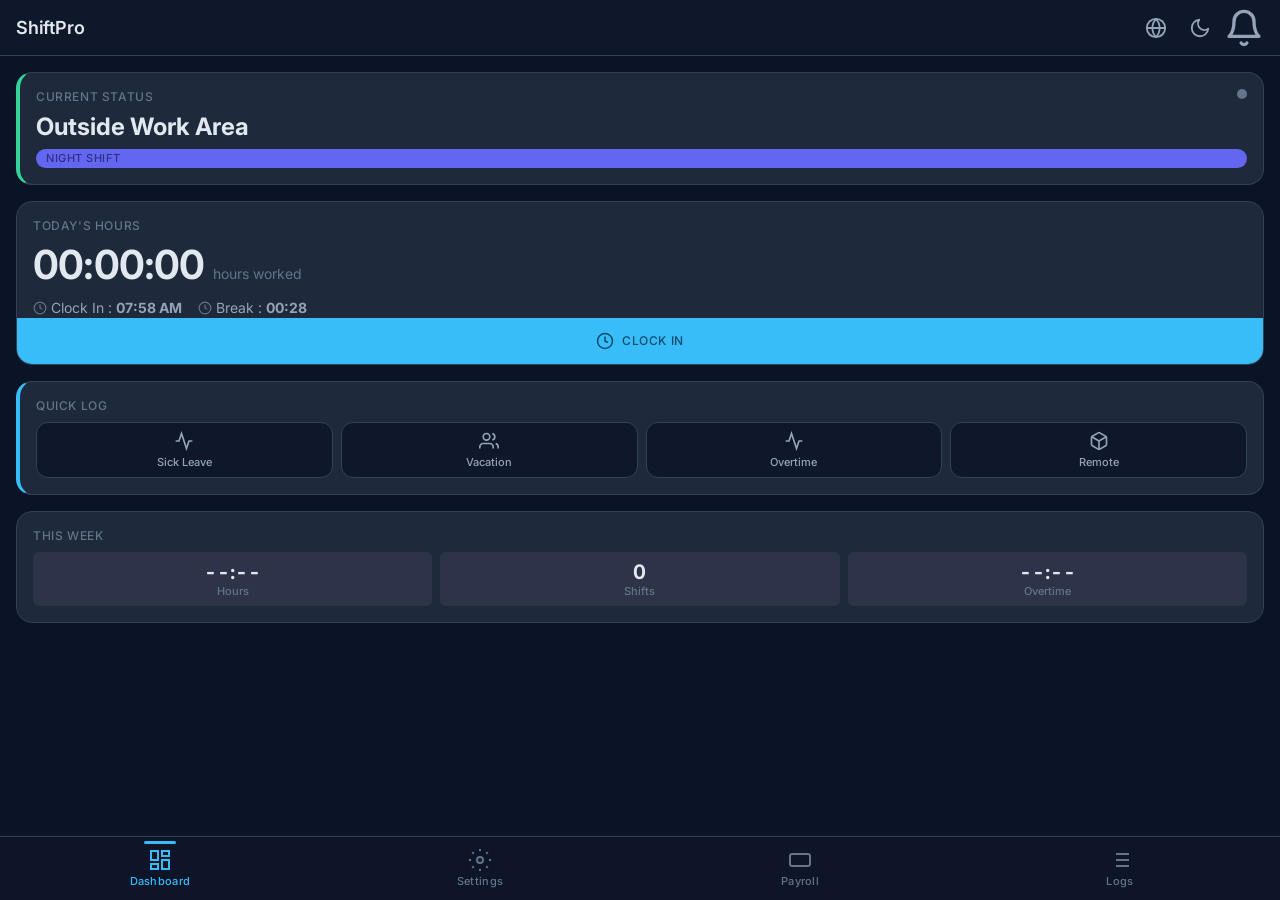
==== index.html @ ea423953 "first commit" ====
<!DOCTYPE html>
<html lang="en" dir="ltr" data-theme="dark">
<head>
  <meta charset="UTF-8">
  <meta name="viewport" content="width=device-width, initial-scale=1.0, viewport-fit=cover">
  <meta name="theme-color" content="#0f172a" media="(prefers-color-scheme: dark)">
  <meta name="theme-color" content="#ffffff" media="(prefers-color-scheme: light)">
  <meta name="apple-mobile-web-app-capable" content="yes">
  <meta name="apple-mobile-web-app-status-bar-style" content="black-translucent">
  <link rel="apple-touch-icon" href="assets/icons/icon-192.svg">
  <link rel="icon" type="image/svg+xml" href="assets/icons/icon-192.svg">
  <title>ShiftPro — Personal Shift Tracker</title>
  <link rel="preconnect" href="https://fonts.googleapis.com">
  <link rel="preconnect" href="https://fonts.gstatic.com" crossorigin>
  <link rel="stylesheet" href="https://fonts.googleapis.com/css2?family=Inter:wght@400;500;600;700&family=Noto+Sans+Arabic:wght@400;500;600;700&display=swap">
  <link rel="stylesheet" href="css/style.css">
  <link rel="manifest" href="manifest.json">
  <script>
    // FOUC-prevention: apply persisted locale/dir before paint
    (function () {
      try {
        var saved = localStorage.getItem('shiftpulse-locale');
        var nav = (navigator.language || 'en').toLowerCase();
        var lang = (saved && (saved === 'en' || saved === 'ar'))
          ? saved
          : (nav.indexOf('ar') === 0 ? 'ar' : 'en');
        document.documentElement.setAttribute('lang', lang);
        document.documentElement.setAttribute('dir', lang === 'ar' ? 'rtl' : 'ltr');
      } catch (_) {}
    })();
  </script>
</head>
<body>
  <div id="app">
    <!-- ========== HEADER ========== -->
    <header class="header">
      <div class="header__inner">
        <h1 class="header__title" data-i18n="appTitle">ShiftPro</h1>
        <div class="header__actions">
          <button class="icon-btn" id="localeToggle" data-i18n-aria="localeToggle" aria-label="Toggle language" title="AR/EN">
            <svg class="icon-btn__icon" viewBox="0 0 24 24" fill="none" stroke="currentColor" stroke-width="2" stroke-linecap="round" stroke-linejoin="round">
              <circle cx="12" cy="12" r="10"/>
              <path d="M2 12h20"/>
              <path d="M12 2a15.3 15.3 0 0 1 4 10 15.3 15.3 0 0 1-4 10 15.3 15.3 0 0 1-4-10 15.3 15.3 0 0 1 4-10z"/>
            </svg>
          </button>
          <button class="icon-btn" id="themeToggle" data-i18n-aria="themeToggle" aria-label="Toggle theme">
            <svg class="icon-btn__icon" id="themeIcon" viewBox="0 0 24 24" fill="none" stroke="currentColor" stroke-width="2" stroke-linecap="round" stroke-linejoin="round">
              <path d="M21 12.79A9 9 0 1 1 11.21 3 7 7 0 0 0 21 12.79z"/>
            </svg>
          </button>
          <button class="icon-btn" data-i18n-aria="notifications" aria-label="Notifications">
            <svg viewBox="0 0 24 24" fill="none" stroke="currentColor" stroke-width="2" stroke-linecap="round" stroke-linejoin="round">
              <path d="M18 8A6 6 0 0 0 6 8c0 7-3 9-3 9h18s-3-2-3-9"/><path d="M13.73 21a2 2 0 0 1-3.46 0"/>
            </svg>
          </button>
        </div>
      </div>
    </header>

    <!-- ========== MAIN CONTENT ========== -->
    <main class="main">
      <!-- ---- Section: Dashboard ---- -->
      <section class="section section--active" id="section-dashboard" role="tabpanel" data-i18n-aria="ariaDashboard" aria-label="Dashboard">
        <!-- Status Card -->
        <article class="card card--status">
          <div class="card__status-indicator card__status-indicator--active"></div>
          <div class="card__body">
            <span class="card__label" data-i18n="currentStatus">Current Status</span>
            <p class="card__title" data-i18n="insideWorkArea">Inside Work Area</p>
            <span class="card__badge card__badge--morning" data-i18n="morningShift">Morning Shift</span>
          </div>
        </article>

        <!-- Timer Card -->
        <article class="card card--timer">
          <div class="card__body">
            <span class="card__label" data-i18n="todaysHours">Today's Hours</span>
            <div class="timer">
              <span class="timer__value" id="timerDisplay">06:32:14</span>
              <span class="timer__unit" data-i18n="hoursWorked">hours worked</span>
            </div>
            <div class="timer__meta">
              <span class="timer__meta-item">
                <svg class="timer__meta-icon" viewBox="0 0 24 24" fill="none" stroke="currentColor" stroke-width="2"><circle cx="12" cy="12" r="10"/><polyline points="12 6 12 12 16 14"/></svg>
                <span data-i18n="clockIn">Clock In</span>: <strong>07:58 AM</strong>
              </span>
              <span class="timer__meta-item">
                <svg class="timer__meta-icon" viewBox="0 0 24 24" fill="none" stroke="currentColor" stroke-width="2"><circle cx="12" cy="12" r="10"/><polyline points="12 6 12 12 16 14"/></svg>
                <span data-i18n="break">Break</span>: <strong>00:28</strong>
              </span>
            </div>
          </div>
          <button class="card__action-btn card__action-btn--primary" id="clockBtn">
            <svg viewBox="0 0 24 24" fill="none" stroke="currentColor" stroke-width="2"><circle cx="12" cy="12" r="10"/><polyline points="12 6 12 12 16 14"/></svg>
            <span data-i18n="clockOut">Clock Out</span>
          </button>
        </article>

        <!-- Quick Action Card -->
        <article class="card card--quick">
          <div class="card__body">
            <span class="card__label" data-i18n="quickLog">Quick Log</span>
            <div class="quick-actions">
              <button class="quick-actions__btn quick-actions__btn--sick" data-type="sick">
                <svg viewBox="0 0 24 24" fill="none" stroke="currentColor" stroke-width="2"><path d="M22 12h-4l-3 9L9 3l-3 9H2"/></svg>
                <span data-i18n="sickLeave">Sick Leave</span>
              </button>
              <button class="quick-actions__btn quick-actions__btn--vacation" data-type="vacation">
                <svg viewBox="0 0 24 24" fill="none" stroke="currentColor" stroke-width="2"><path d="M17 21v-2a4 4 0 0 0-4-4H5a4 4 0 0 0-4 4v2"/><circle cx="9" cy="7" r="4"/><path d="M23 21v-2a4 4 0 0 0-3-3.87"/><path d="M16 3.13a4 4 0 0 1 0 7.75"/></svg>
                <span data-i18n="vacation">Vacation</span>
              </button>
              <button class="quick-actions__btn quick-actions__btn--overtime" data-type="overtime">
                <svg viewBox="0 0 24 24" fill="none" stroke="currentColor" stroke-width="2"><polyline points="22 12 18 12 15 21 9 3 6 12 2 12"/></svg>
                <span data-i18n="overtime">Overtime</span>
              </button>
              <button class="quick-actions__btn quick-actions__btn--remote" data-type="remote">
                <svg viewBox="0 0 24 24" fill="none" stroke="currentColor" stroke-width="2"><path d="M21 16V8a2 2 0 0 0-1-1.73l-7-4a2 2 0 0 0-2 0l-7 4A2 2 0 0 0 3 8v8a2 2 0 0 0 1 1.73l7 4a2 2 0 0 0 2 0l7-4A2 2 0 0 0 21 16z"/><polyline points="3.27 6.96 12 12.01 20.73 6.96"/><line x1="12" y1="22.08" x2="12" y2="12"/></svg>
                <span data-i18n="remote">Remote</span>
              </button>
            </div>
          </div>
        </article>

        <!-- Weekly Summary -->
        <article class="card">
          <div class="card__body">
            <span class="card__label" data-i18n="thisWeek">This Week</span>
            <div class="summary-grid">
              <div class="summary-item">
                <span class="summary-item__value">--:--</span>
                <span class="summary-item__label" data-i18n="hours">Hours</span>
              </div>
              <div class="summary-item">
                <span class="summary-item__value">0</span>
                <span class="summary-item__label" data-i18n="shifts">Shifts</span>
              </div>
              <div class="summary-item">
                <span class="summary-item__value">--:--</span>
                <span class="summary-item__label" data-i18n="overtime">Overtime</span>
              </div>
            </div>
          </div>
        </article>
      </section>

      <!-- ---- Section: Settings ---- -->
      <section class="section" id="section-settings" role="tabpanel" data-i18n-aria="ariaSettings" aria-label="Settings">
        <!-- Work Location -->
        <article class="card">
          <div class="card__body">
            <span class="card__label" data-i18n="workLocation">Work Location</span>
            <div class="form-group">
              <label class="form-group__label" for="lat" data-i18n="latitude">Latitude</label>
              <input class="form-group__input" type="text" id="lat" value="25.2048" placeholder="e.g. 25.2048">
            </div>
            <div class="form-group">
              <label class="form-group__label" for="lng" data-i18n="longitude">Longitude</label>
              <input class="form-group__input" type="text" id="lng" value="55.2708" placeholder="e.g. 55.2708">
            </div>
            <div class="form-group">
              <label class="form-group__label" for="radius" data-i18n="geofenceRadius">Geofence Radius (meters)</label>
              <input class="form-group__input" type="number" id="radius" value="150" min="50" max="1000">
            </div>
            <button class="btn btn--secondary btn--full" id="detectLocationBtn" type="button">
              <svg width="18" height="18" viewBox="0 0 24 24" fill="none" stroke="currentColor" stroke-width="2" stroke-linecap="round" stroke-linejoin="round" style="vertical-align:middle;margin-right:6px"><circle cx="12" cy="12" r="10"/><circle cx="12" cy="12" r="3"/></svg>
              <span data-i18n="detectLocation">Detect Current Location</span>
            </button>
            <button class="btn btn--primary btn--full" id="saveLocationBtn"><span data-i18n="saveLocation">Save Location</span></button>
          </div>
        </article>

        <!-- Shift Thresholds -->
        <article class="card">
          <div class="card__body">
            <span class="card__label" data-i18n="shiftThresholds">Shift Thresholds</span>
            <div class="form-group">
              <label class="form-group__label" for="shift1-start" data-i18n="shift1Start">Shift 1 (Morning) Start</label>
              <input class="form-group__input" type="time" id="shift1-start" value="06:00">
            </div>
            <div class="form-group">
              <label class="form-group__label" for="shift1-end" data-i18n="shift1End">Shift 1 End</label>
              <input class="form-group__input" type="time" id="shift1-end" value="14:00">
            </div>
            <div class="form-group">
              <label class="form-group__label" for="shift2-start" data-i18n="shift2Start">Shift 2 (Evening) Start</label>
              <input class="form-group__input" type="time" id="shift2-start" value="14:00">
            </div>
            <div class="form-group">
              <label class="form-group__label" for="shift2-end" data-i18n="shift2End">Shift 2 End</label>
              <input class="form-group__input" type="time" id="shift2-end" value="22:00">
            </div>
            <div class="form-group">
              <label class="form-group__label" for="shift3-start" data-i18n="shift3Start">Shift 3 (Night) Start</label>
              <input class="form-group__input" type="time" id="shift3-start" value="22:00">
            </div>
            <div class="form-group">
              <label class="form-group__label" for="shift3-end" data-i18n="shift3End">Shift 3 End</label>
              <input class="form-group__input" type="time" id="shift3-end" value="06:00">
            </div>
            <button class="btn btn--primary btn--full" id="saveThresholdsBtn"><span data-i18n="saveThresholds">Save Thresholds</span></button>
          </div>
        </article>

        <!-- Preferences -->
        <article class="card">
          <div class="card__body">
            <span class="card__label" data-i18n="preferences">Preferences</span>
            <div class="toggle-row">
              <span data-i18n="autoDetectLocation">Auto-detect location</span>
              <label class="toggle">
                <input type="checkbox" id="autoLocate" checked>
                <span class="toggle__slider"></span>
              </label>
            </div>
            <div class="toggle-row">
              <span data-i18n="notifEnabled">Notifications</span>
              <label class="toggle">
                <input type="checkbox" id="notificationsEnabled" checked>
                <span class="toggle__slider"></span>
              </label>
            </div>
            <div class="toggle-row">
              <span data-i18n="vibrateOnAction">Vibrate on clock in/out</span>
              <label class="toggle">
                <input type="checkbox" id="vibrateOnAction">
                <span class="toggle__slider"></span>
              </label>
            </div>
          </div>
        </article>

        <!-- Financial Settings -->
        <article class="card">
          <div class="card__body">
            <span class="card__label" data-i18n="financialSettings">Financial Settings</span>
            <div class="form-group">
              <label class="form-group__label" for="baseSalary" data-i18n="baseSalary">Base Salary</label>
              <input class="form-group__input" type="number" id="baseSalary" value="0" min="0" step="100">
            </div>
            <button class="btn btn--primary btn--full" id="saveSalaryBtn"><span data-i18n="saveSalary">Save Salary</span></button>
          </div>
        </article>

        <!-- Deductions -->
        <article class="card">
          <div class="card__body">
            <span class="card__label" data-i18n="deductions">Deductions</span>
            <div id="deductionsList"></div>
            <button class="btn btn--secondary btn--full" id="addDeductionBtn"><span data-i18n="addDeduction">Add Deduction</span></button>
            <button class="btn btn--primary btn--full" id="saveDeductionsBtn"><span data-i18n="saveDeductions">Save Deductions</span></button>
          </div>
        </article>
      </section>

      <!-- ---- Section: Payroll ---- -->
      <section class="section" id="section-payroll" role="tabpanel" data-i18n-aria="ariaPayroll" aria-label="Payroll">
        <article class="card card--payroll">
          <div class="card__body">
            <span class="card__label" data-i18n="payrollSummary">Payroll Summary</span>
            <div id="payroll-summary-container"></div>
          </div>
        </article>
        <article class="card card--payroll">
          <div class="card__body">
            <span class="card__label" data-i18n="dailyHistory">Daily History</span>
            <div id="payroll-day-editor"></div>
          </div>
        </article>
        <article class="card card--payroll">
          <div class="card__body">
            <div id="payroll-allowances-editor"></div>
          </div>
        </article>
      </section>

      <!-- ---- Section: Logs ---- -->
      <section class="section" id="section-logs" role="tabpanel" data-i18n-aria="ariaLogs" aria-label="Logs">
        <!-- Summary Widget -->
        <article class="card card--summary">
          <div class="card__body">
            <span class="card__label" data-i18n="monthlyOverview">Monthly Overview</span>
            <div class="summary-grid summary-grid--large">
              <div class="summary-item summary-item--highlight">
                <span class="summary-item__value">--:--</span>
                <span class="summary-item__label" data-i18n="totalHours">Total Hours</span>
              </div>
              <div class="summary-item">
                <span class="summary-item__value">0</span>
                <span class="summary-item__label" data-i18n="daysWorked">Days Worked</span>
              </div>
              <div class="summary-item summary-item--accent">
                <span class="summary-item__value">0</span>
                <span class="summary-item__label" data-i18n="vacationLeft">Vacation Left</span>
              </div>
            </div>
          </div>
        </article>

        <!-- Logs Table -->
        <article class="card card--table">
          <div class="card__body">
            <span class="card__label" data-i18n="dailyHistory">Daily History</span>
            <div class="logs-table">
              <div class="logs-table__header">
                <span class="logs-table__cell logs-table__cell--date" data-i18n="thDate">Date</span>
                <span class="logs-table__cell logs-table__cell--shift" data-i18n="thShift">Shift</span>
                <span class="logs-table__cell logs-table__cell--time" data-i18n="thIn">In</span>
                <span class="logs-table__cell logs-table__cell--time" data-i18n="thOut">Out</span>
                <span class="logs-table__cell logs-table__cell--hours" data-i18n="thTotal">Total</span>
              </div>
              <div class="logs-table__body">
                <div class="logs-table__row" style="justify-content:center;padding:16px;color:var(--on-surface-muted)" data-i18n="noRecords">No records this month</div>
              </div>
            </div>
          </div>
        </article>
      </section>
    </main>

    <!-- ========== BOTTOM NAVIGATION ========== -->
    <nav class="bottom-nav" role="tablist" data-i18n-aria="mainNav" aria-label="Main navigation">
      <button class="bottom-nav__item bottom-nav__item--active" role="tab" aria-selected="true" data-section="dashboard" aria-controls="section-dashboard">
        <svg class="bottom-nav__icon" viewBox="0 0 24 24" fill="none" stroke="currentColor" stroke-width="2"><rect x="3" y="3" width="7" height="9"/><rect x="14" y="3" width="7" height="5"/><rect x="14" y="12" width="7" height="9"/>        <rect x="3" y="16" width="7" height="5"/></svg>
        <span class="bottom-nav__label" data-i18n="navDashboard">Dashboard</span>
      </button>
      <button class="bottom-nav__item" role="tab" aria-selected="false" data-section="settings" aria-controls="section-settings">
        <svg class="bottom-nav__icon" viewBox="0 0 24 24" fill="none" stroke="currentColor" stroke-width="2"><circle cx="12" cy="12" r="3"/><path d="M12 1v2M12 21v2M4.22 4.22l1.42 1.42M18.36 18.36l1.42 1.42M1 12h2M21 12h2M4.22 19.78l1.42-1.42M18.36 5.64l1.42-1.42"/></svg>
        <span class="bottom-nav__label" data-i18n="navSettings">Settings</span>
      </button>
      <button class="bottom-nav__item" role="tab" aria-selected="false" data-section="payroll" aria-controls="section-payroll">
        <svg class="bottom-nav__icon" viewBox="0 0 24 24" fill="none" stroke="currentColor" stroke-width="2">
          <rect x="2" y="6" width="20" height="12" rx="2"/>
          <path d="M12 12h.01M7 12h.01M17 12h.01"/>
        </svg>
        <span class="bottom-nav__label" data-i18n="navPayroll">Payroll</span>
      </button>
      <button class="bottom-nav__item" role="tab" aria-selected="false" data-section="logs" aria-controls="section-logs">
        <svg class="bottom-nav__icon" viewBox="0 0 24 24" fill="none" stroke="currentColor" stroke-width="2"><line x1="8" y1="6" x2="21" y2="6"/><line x1="8" y1="12" x2="21" y2="12"/><line x1="8" y1="18" x2="21" y2="18"/><line x1="3" y1="6" x2="3.01" y2="6"/><line x1="3" y1="12" x2="3.01" y2="12"/><line x1="3" y1="18" x2="3.01" y2="18"/>></svg>
        <span class="bottom-nav__label" data-i18n="navLogs">Logs</span>
      </button>
    </nav>
  </div>

  <script type="module" src="js/app.js"></script>
</body>
</html>
---- css/style.css ----
/* ==========================================================
   1. DESIGN TOKENS
   ========================================================== */
:root {
  /* ---- Surfaces ---- */
  --surface-dim: #0b1326;
  --surface: #0f172a;
  --surface-bright: #31394d;
  --surface-container-lowest: #060e20;
  --surface-container-low: #131b2e;
  --surface-container: #1e293b;
  --surface-container-high: #222a3d;
  --surface-container-highest: #2d3449;
  --surface-variant: #2d3449;

  /* ---- On-Surfaces ---- */
  --on-surface: #e2e8f0;
  --on-surface-variant: #94a3b8;
  --on-surface-muted: #64748b;

  /* ---- Primary ---- */
  --primary: #38bdf8;
  --on-primary: #0c4a6e;
  --primary-container: #0ea5e9;
  --on-primary-container: #e0f2fe;

  /* ---- Secondary (Evening) ---- */
  --secondary: #fbbf24;
  --on-secondary: #78350f;
  --secondary-container: #f59e0b;
  --on-secondary-container: #fef3c7;

  /* ---- Tertiary (Night) ---- */
  --tertiary: #818cf8;
  --on-tertiary: #312e81;
  --tertiary-container: #6366f1;
  --on-tertiary-container: #e0e7ff;

  /* ---- Success (Morning) ---- */
  --success: #34d399;
  --on-success: #064e3b;
  --success-container: #10b981;
  --on-success-container: #d1fae5;

  /* ---- Error ---- */
  --error: #f87171;
  --on-error: #7f1d1d;
  --error-container: #ef4444;
  --on-error-container: #fee2e2;

  /* ---- Outline ---- */
  --outline: #475569;
  --outline-variant: #334155;

  /* ---- Shadows ---- */
  --shadow-sm: 0 1px 2px rgba(0, 0, 0, 0.3);
  --shadow-md: 0 4px 12px rgba(0, 0, 0, 0.4);
  --shadow-lg: 0 8px 24px rgba(0, 0, 0, 0.5);

  /* ---- Typography ---- */
  --font-family: 'Inter', 'Noto Sans Arabic', -apple-system, BlinkMacSystemFont, 'Segoe UI', Roboto, sans-serif;
  --font-display: 700 2rem/1.2 var(--font-family);
  --font-headline: 600 1.5rem/1.3 var(--font-family);
  --font-title: 600 1.125rem/1.4 var(--font-family);
  --font-body-lg: 400 1rem/1.5 var(--font-family);
  --font-body: 400 0.875rem/1.5 var(--font-family);
  --font-label: 500 0.75rem/1.3 var(--font-family);
  --font-label-sm: 500 0.6875rem/1.3 var(--font-family);

  /* ---- Spacing (8px scale) ---- */
  --space-xs: 4px;
  --space-sm: 8px;
  --space-md: 16px;
  --space-lg: 24px;
  --space-xl: 32px;
  --space-2xl: 48px;

  /* ---- Shape ---- */
  --radius-sm: 6px;
  --radius-md: 12px;
  --radius-lg: 16px;
  --radius-xl: 24px;
  --radius-full: 9999px;

  /* ---- Safe Areas ---- */
  --safe-area-top: env(safe-area-inset-top, 0px);
  --safe-area-bottom: env(safe-area-inset-bottom, 0px);

  /* ---- Navigation ---- */
  --nav-height: 64px;
  --header-height: 56px;

  /* ---- Transition ---- */
  --transition-fast: 150ms ease;
  --transition-normal: 250ms ease;
}

/* ---- Light Theme ---- */
[data-theme="light"] {
  --surface-dim: #f8fafc;
  --surface: #ffffff;
  --surface-bright: #f1f5f9;
  --surface-container-lowest: #ffffff;
  --surface-container-low: #f8fafc;
  --surface-container: #f1f5f9;
  --surface-container-high: #e2e8f0;
  --surface-container-highest: #cbd5e1;
  --surface-variant: #e2e8f0;
  --on-surface: #0f172a;
  --on-surface-variant: #475569;
  --on-surface-muted: #94a3b8;
  --primary: #0284c7;
  --on-primary: #ffffff;
  --primary-container: #38bdf8;
  --on-primary-container: #0c4a6e;
  --secondary: #d97706;
  --on-secondary: #ffffff;
  --secondary-container: #fbbf24;
  --on-secondary-container: #78350f;
  --tertiary: #4f46e5;
  --on-tertiary: #ffffff;
  --tertiary-container: #818cf8;
  --on-tertiary-container: #1e1b4b;
  --success: #059669;
  --on-success: #ffffff;
  --success-container: #34d399;
  --on-success-container: #064e3b;
  --error: #dc2626;
  --on-error: #ffffff;
  --error-container: #f87171;
  --on-error-container: #7f1d1d;
  --outline: #cbd5e1;
  --outline-variant: #e2e8f0;
  --shadow-sm: 0 1px 2px rgba(0, 0, 0, 0.05);
  --shadow-md: 0 4px 12px rgba(0, 0, 0, 0.08);
  --shadow-lg: 0 8px 24px rgba(0, 0, 0, 0.12);
}

/* ==========================================================
   2. RESET & BASE
   ========================================================== */
*, *::before, *::after {
  box-sizing: border-box;
  margin: 0;
  padding: 0;
}

html {
  font-size: 16px;
  -webkit-text-size-adjust: 100%;
  text-size-adjust: 100%;
  -webkit-font-smoothing: antialiased;
  -moz-osx-font-smoothing: grayscale;
}

body {
  font: var(--font-body);
  color: var(--on-surface);
  background: var(--surface-dim);
  min-height: 100vh;
  min-height: 100dvh;
  overflow-x: hidden;
}

button {
  font: inherit;
  color: inherit;
  cursor: pointer;
  border: none;
  background: none;
  -webkit-tap-highlight-color: transparent;
}

input {
  font: inherit;
  color: inherit;
  border: none;
  outline: none;
  background: none;
}

/* ==========================================================
   3. LAYOUT
   ========================================================== */
#app {
  display: flex;
  flex-direction: column;
  min-height: 100vh;
  min-height: 100dvh;
  padding-top: calc(var(--header-height) + var(--safe-area-top));
  padding-bottom: calc(var(--nav-height) + var(--safe-area-bottom));
}

.main {
  flex: 1;
  padding: var(--space-md);
  overflow-y: auto;
  display: flex;
  flex-direction: column;
  gap: var(--space-md);
}

.section {
  display: none;
  flex-direction: column;
  gap: var(--space-md);
  animation: fadeIn var(--transition-normal);
}

.section--active {
  display: flex;
}

@keyframes fadeIn {
  from { opacity: 0; transform: translateY(8px); }
  to   { opacity: 1; transform: translateY(0); }
}

/* ==========================================================
   4. HEADER
   ========================================================== */
.header {
  position: fixed;
  top: 0;
  left: 0;
  right: 0;
  z-index: 100;
  height: calc(var(--header-height) + var(--safe-area-top));
  padding-top: var(--safe-area-top);
  background: var(--surface);
  border-bottom: 1px solid var(--outline-variant);
  backdrop-filter: blur(12px);
  -webkit-backdrop-filter: blur(12px);
}

.header__inner {
  display: flex;
  align-items: center;
  justify-content: space-between;
  height: var(--header-height);
  padding: 0 var(--space-md);
}

.header__title {
  font: var(--font-title);
  letter-spacing: -0.01em;
}

.header__actions {
  display: flex;
  align-items: center;
  gap: var(--space-xs);
}

/* ==========================================================
   5. ICON BUTTON
   ========================================================== */
.icon-btn {
  display: flex;
  align-items: center;
  justify-content: center;
  width: 40px;
  height: 40px;
  border-radius: var(--radius-full);
  color: var(--on-surface-variant);
  transition: background var(--transition-fast), color var(--transition-fast);
}

.icon-btn:hover {
  background: var(--surface-container-high);
  color: var(--on-surface);
}

.icon-btn__icon {
  width: 22px;
  height: 22px;
}

/* ==========================================================
   6. CARDS
   ========================================================== */
.card {
  background: var(--surface-container);
  border-radius: var(--radius-lg);
  border: 1px solid var(--outline-variant);
  overflow: hidden;
  transition: box-shadow var(--transition-fast);
}

.card__body {
  padding: var(--space-md);
  display: flex;
  flex-direction: column;
  gap: var(--space-sm);
}

.card__label {
  font: var(--font-label);
  color: var(--on-surface-muted);
  text-transform: uppercase;
  letter-spacing: 0.05em;
}

.card__title {
  font: var(--font-headline);
  color: var(--on-surface);
}

.card__badge {
  display: inline-flex;
  align-items: center;
  padding: 2px 10px;
  border-radius: var(--radius-full);
  font: var(--font-label-sm);
  text-transform: uppercase;
  letter-spacing: 0.05em;
}

.card__badge--morning {
  background: var(--success-container);
  color: var(--on-success);
}

.card__badge--evening {
  background: var(--secondary-container);
  color: var(--on-secondary);
}

.card__badge--night {
  background: var(--tertiary-container);
  color: var(--on-tertiary);
}

/* ---- Card Variants ---- */
.card--quick {
  border-left: 4px solid var(--primary);
}

.card--summary {
  border-left: 4px solid var(--secondary);
}

.card--table {
  border-left: 4px solid var(--tertiary);
}

.card--payroll {
  border-left: 4px solid var(--success);
}

/* ---- Status Card ---- */
.card--status {
  position: relative;
  border-left: 4px solid var(--success);
}

.card--status .card__title {
  font: var(--font-display);
  font-size: 1.5rem;
}

.card__status-indicator {
  position: absolute;
  top: var(--space-md);
  right: var(--space-md);
  width: 10px;
  height: 10px;
  border-radius: var(--radius-full);
  background: var(--on-surface-muted);
}

.card__status-indicator--active {
  background: var(--success);
  box-shadow: 0 0 8px var(--success);
}

/* ---- Timer Card ---- */
.card--timer .card__body {
  padding-bottom: 0;
}

.timer {
  display: flex;
  align-items: baseline;
  gap: var(--space-sm);
}

.timer__value {
  font: var(--font-display);
  font-size: 2.5rem;
  letter-spacing: -0.02em;
  font-variant-numeric: tabular-nums;
  color: var(--on-surface);
}

.timer__unit {
  font: var(--font-body);
  color: var(--on-surface-muted);
}

.timer__meta {
  display: flex;
  gap: var(--space-md);
  flex-wrap: wrap;
}

.timer__meta-item {
  font: var(--font-body);
  color: var(--on-surface-variant);
  display: flex;
  align-items: center;
  gap: var(--space-xs);
}

.timer__meta-icon {
  width: 14px;
  height: 14px;
  opacity: 0.6;
}

.card__action-btn {
  display: flex;
  align-items: center;
  justify-content: center;
  gap: var(--space-sm);
  width: 100%;
  padding: 14px;
  font: var(--font-label);
  text-transform: uppercase;
  letter-spacing: 0.05em;
  border: none;
  cursor: pointer;
  transition: background var(--transition-fast), opacity var(--transition-fast);
}

.card__action-btn svg {
  width: 18px;
  height: 18px;
}

.card__action-btn--primary {
  background: var(--primary);
  color: var(--on-primary);
}

.card__action-btn--primary:hover {
  opacity: 0.9;
}

.card__action-btn--danger {
  background: var(--error-container);
  color: var(--on-error);
}

.card__action-btn--danger:hover {
  opacity: 0.9;
}

/* ---- Quick Action Card ---- */
.quick-actions {
  display: grid;
  grid-template-columns: repeat(4, 1fr);
  gap: var(--space-sm);
}

.quick-actions__btn {
  display: flex;
  flex-direction: column;
  align-items: center;
  gap: var(--space-xs);
  padding: var(--space-sm);
  border-radius: var(--radius-md);
  border: 1px solid var(--outline-variant);
  background: var(--surface);
  font: var(--font-label-sm);
  color: var(--on-surface-variant);
  transition: all var(--transition-fast);
}

.quick-actions__btn svg {
  width: 20px;
  height: 20px;
}

.quick-actions__btn:hover {
  border-color: var(--primary);
  color: var(--primary);
  background: color-mix(in srgb, var(--primary) 8%, transparent);
}

.quick-actions__btn--sick:hover {
  border-color: var(--error);
  color: var(--error);
  background: color-mix(in srgb, var(--error) 8%, transparent);
}

.quick-actions__btn--vacation:hover {
  border-color: var(--secondary);
  color: var(--secondary);
  background: color-mix(in srgb, var(--secondary) 8%, transparent);
}

.quick-actions__btn--overtime:hover {
  border-color: var(--tertiary);
  color: var(--tertiary);
  background: color-mix(in srgb, var(--tertiary) 8%, transparent);
}

.quick-actions__btn--remote:hover {
  border-color: var(--success);
  color: var(--success);
  background: color-mix(in srgb, var(--success) 8%, transparent);
}

/* ==========================================================
   7. SUMMARY GRID
   ========================================================== */
.summary-grid {
  display: grid;
  grid-template-columns: repeat(3, 1fr);
  gap: var(--space-sm);
}

.summary-grid--large {
  grid-template-columns: repeat(3, 1fr);
}

.summary-item {
  display: flex;
  flex-direction: column;
  align-items: center;
  padding: var(--space-sm);
  border-radius: var(--radius-sm);
  background: var(--surface-variant);
}

.summary-item--highlight {
  background: color-mix(in srgb, var(--primary) 15%, var(--surface-variant));
}

.summary-item--accent {
  background: color-mix(in srgb, var(--secondary) 15%, var(--surface-variant));
}

.summary-item__value {
  font: var(--font-display);
  font-size: 1.25rem;
  font-variant-numeric: tabular-nums;
}

.summary-item__label {
  font: var(--font-label-sm);
  color: var(--on-surface-muted);
}

/* ==========================================================
   8. FORM ELEMENTS
   ========================================================== */
.form-group {
  display: flex;
  flex-direction: column;
  gap: var(--space-xs);
}

.form-group__label {
  font: var(--font-label);
  color: var(--on-surface-variant);
}

.form-group__input {
  padding: 12px var(--space-sm);
  border: 1px solid var(--outline);
  border-radius: var(--radius-md);
  background: var(--surface);
  color: var(--on-surface);
  font: var(--font-body);
  transition: border-color var(--transition-fast);
}

.form-group__input:focus {
  border-color: var(--primary);
  box-shadow: 0 0 0 2px color-mix(in srgb, var(--primary) 20%, transparent);
}

.form-group + .form-group {
  margin-top: var(--space-sm);
}

/* ---- Toggle ---- */
.toggle-row {
  display: flex;
  align-items: center;
  justify-content: space-between;
  padding: var(--space-sm) 0;
  font: var(--font-body);
}

.toggle {
  position: relative;
  display: inline-block;
  width: 44px;
  height: 24px;
  flex-shrink: 0;
}

.toggle input {
  opacity: 0;
  width: 0;
  height: 0;
}

.toggle__slider {
  position: absolute;
  inset: 0;
  background: var(--outline);
  border-radius: var(--radius-full);
  transition: background var(--transition-fast);
  cursor: pointer;
}

.toggle__slider::before {
  content: '';
  position: absolute;
  top: 2px;
  left: 2px;
  width: 20px;
  height: 20px;
  background: var(--on-surface);
  border-radius: var(--radius-full);
  transition: transform var(--transition-fast);
}

.toggle input:checked + .toggle__slider {
  background: var(--primary);
}

.toggle input:checked + .toggle__slider::before {
  transform: translateX(20px);
  background: var(--on-primary);
}

/* ==========================================================
   9. BUTTONS
   ========================================================== */
.btn {
  display: inline-flex;
  align-items: center;
  justify-content: center;
  gap: var(--space-sm);
  padding: 12px var(--space-lg);
  border-radius: var(--radius-md);
  font: var(--font-label);
  text-transform: uppercase;
  letter-spacing: 0.05em;
  transition: opacity var(--transition-fast), box-shadow var(--transition-fast);
  cursor: pointer;
  border: none;
}

.btn--primary {
  background: var(--primary);
  color: var(--on-primary);
}

.btn--primary:hover {
  opacity: 0.9;
  box-shadow: var(--shadow-md);
}

.btn--full {
  width: 100%;
}

.btn + .btn {
  margin-top: var(--space-sm);
}

/* ==========================================================
   10. LOGS TABLE
   ========================================================== */
.logs-table {
  overflow-x: auto;
  -webkit-overflow-scrolling: touch;
}

.logs-table__body {
  display: contents;
}

.logs-table__cell {
  display: block;
}

.logs-table__cell--date {
  color: var(--on-surface-variant);
  font-size: 0.8125rem;
}

.logs-table__header,
.logs-table__row {
  display: grid;
  grid-template-columns: 3fr 1fr 1.5fr 1.5fr 1.5fr;
  gap: var(--space-xs);
  padding: var(--space-sm) 0;
  align-items: center;
}

.logs-table__header {
  border-bottom: 1px solid var(--outline-variant);
  font: var(--font-label-sm);
  color: var(--on-surface-muted);
  text-transform: uppercase;
  letter-spacing: 0.05em;
}

.logs-table__row {
  border-bottom: 1px solid var(--outline-variant);
  font: var(--font-body);
  font-size: 0.8125rem;
}

.logs-table__row:last-child {
  border-bottom: none;
}

.logs-table__cell--hours {
  font-variant-numeric: tabular-nums;
  text-align: right;
}

.logs-table__cell--time {
  font-variant-numeric: tabular-nums;
}

.logs-table__cell--shift {
  display: flex;
  justify-content: center;
}

/* ---- Badge (table) ---- */
.badge {
  display: inline-flex;
  align-items: center;
  justify-content: center;
  width: 24px;
  height: 24px;
  border-radius: var(--radius-full);
  font: var(--font-label-sm);
  font-weight: 700;
}

.badge--morning {
  background: var(--success-container);
  color: var(--on-success);
}

.badge--evening {
  background: var(--secondary-container);
  color: var(--on-secondary);
}

.badge--night {
  background: var(--tertiary-container);
  color: var(--on-tertiary);
}

.badge--sick {
  background: var(--error-container, #fce4ec);
  color: var(--on-error, #c62828);
}

.badge--vacation {
  background: var(--primary-container, #e3f2fd);
  color: var(--on-primary, #1565c0);
}

.badge--overtime {
  background: var(--secondary-container);
  color: var(--on-secondary);
}

.badge--remote {
  background: var(--surface-variant, #e8e8e8);
  color: var(--on-surface, #1a1a1a);
}

/* ==========================================================
   11. BOTTOM NAVIGATION
   ========================================================== */
.bottom-nav {
  position: fixed;
  bottom: 0;
  left: 0;
  right: 0;
  z-index: 100;
  height: calc(var(--nav-height) + var(--safe-area-bottom));
  padding-bottom: var(--safe-area-bottom);
  display: flex;
  background: color-mix(in srgb, var(--surface) 90%, transparent);
  backdrop-filter: blur(16px);
  -webkit-backdrop-filter: blur(16px);
  border-top: 1px solid var(--outline-variant);
}

.bottom-nav__item {
  flex: 1;
  display: flex;
  flex-direction: column;
  align-items: center;
  justify-content: center;
  gap: 2px;
  padding: var(--space-xs) 0;
  color: var(--on-surface-muted);
  transition: color var(--transition-fast);
  position: relative;
}

.bottom-nav__item::before {
  content: '';
  position: absolute;
  top: 4px;
  left: 50%;
  transform: translateX(-50%);
  width: 32px;
  height: 3px;
  border-radius: var(--radius-full);
  background: transparent;
  transition: background var(--transition-fast);
}

.bottom-nav__item--active {
  color: var(--primary);
}

.bottom-nav__item--active::before {
  background: var(--primary);
}

.bottom-nav__icon {
  width: 24px;
  height: 24px;
}

.bottom-nav__label {
  font: var(--font-label-sm);
  letter-spacing: 0.03em;
}

/* ==========================================================
    12. PAYROLL COMPONENTS
    ========================================================== */
.payroll-summary {
  display: grid;
  grid-template-columns: 1fr 1fr;
  gap: var(--space-sm);
}

.payroll-summary__item {
  display: flex;
  flex-direction: column;
  gap: 2px;
  padding: var(--space-sm);
  background: var(--surface-variant);
  border-radius: var(--radius-sm);
}

.payroll-summary__item--net {
  grid-column: 1 / -1;
  background: color-mix(in srgb, var(--primary) 15%, var(--surface-variant));
}

.payroll-summary__item--negative {
  color: var(--error);
}

.payroll-summary__label {
  font: var(--font-label-sm);
  color: var(--on-surface-muted);
}

.payroll-summary__value {
  font: var(--font-display);
  font-size: 1.125rem;
  font-variant-numeric: tabular-nums;
}

.payroll-summary__item--net .payroll-summary__value {
  font-size: 1.5rem;
}

/* Day Editor */
.day-editor {
  max-height: 400px;
  overflow-y: auto;
  border: 1px solid var(--outline-variant);
  border-radius: var(--radius-md);
}

.day-editor__header {
  display: grid;
  grid-template-columns: 1.2fr 3.2fr 1fr 1fr 2.2fr;
  gap: var(--space-xs);
  padding: var(--space-sm);
  font: var(--font-label-sm);
  color: var(--on-surface-muted);
  text-transform: uppercase;
  letter-spacing: 0.05em;
  border-bottom: 1px solid var(--outline-variant);
  background: var(--surface-container-low);
  position: sticky;
  top: 0;
}

.day-editor__row {
  display: grid;
  grid-template-columns: 1.2fr 3.2fr 1fr 1fr 2.2fr;
  gap: var(--space-xs);
  padding: var(--space-xs) var(--space-sm);
  align-items: center;
  border-bottom: 1px solid var(--outline-variant);
}

.day-editor__row:last-child {
  border-bottom: none;
}

.day-editor__date {
  font: var(--font-body);
  font-size: 0.8125rem;
  font-variant-numeric: tabular-nums;
  color: var(--on-surface-variant);
}

.day-editor__status-group {
  display: flex;
  gap: 4px;
  width: 100%;
}

.status-btn {
  flex: 1;
  padding: 4px 2px;
  border: 1px solid var(--outline-variant);
  border-radius: var(--radius-sm);
  background: var(--surface-container);
  color: var(--on-surface-variant);
  font: var(--font-label);
  font-size: 0.6875rem;
  cursor: pointer;
  text-align: center;
  transition: all var(--transition-fast);
  white-space: nowrap;
}

.status-btn:hover {
  background: var(--surface-container-high);
  border-color: var(--outline);
}

.status-btn--active[data-value="present"] {
  background: var(--success-container) !important;
  color: var(--on-success-container) !important;
  border-color: var(--success-container) !important;
}

.status-btn--active[data-value="absent"] {
  background: var(--error-container) !important;
  color: var(--on-error-container) !important;
  border-color: var(--error-container) !important;
}

.status-btn--active[data-value="late"] {
  background: var(--secondary-container) !important;
  color: var(--on-secondary-container) !important;
  border-color: var(--secondary-container) !important;
}

.status-btn--active[data-value="vacation"] {
  background: var(--primary-container) !important;
  color: var(--on-primary-container) !important;
  border-color: var(--primary-container) !important;
}

.status-btn--active[data-value="sick"] {
  background: var(--tertiary-container) !important;
  color: var(--on-tertiary-container) !important;
  border-color: var(--tertiary-container) !important;
}

.day-editor__late,
.day-editor__ot {
  width: 100%;
  padding: 4px 6px;
  border: 1px solid var(--outline);
  border-radius: var(--radius-sm);
  background: var(--surface);
  color: var(--on-surface);
  font: var(--font-body);
  font-size: 0.75rem;
  font-variant-numeric: tabular-nums;
}

.day-editor__note {
  width: 100%;
  padding: 4px 6px;
  border: 1px solid var(--outline);
  border-radius: var(--radius-sm);
  background: var(--surface);
  color: var(--on-surface);
  font: var(--font-body);
  font-size: 0.75rem;
}

/* Allowances Editor */
.allowances-editor {
  display: flex;
  flex-direction: column;
  gap: var(--space-sm);
}

.allowances-editor h3 {
  font: var(--font-title);
  color: var(--on-surface);
}

.allowance-row {
  display: flex;
  gap: var(--space-sm);
  align-items: center;
}

.allowance-name {
  flex: 1;
  padding: 8px var(--space-sm);
  border: 1px solid var(--outline);
  border-radius: var(--radius-sm);
  background: var(--surface);
  color: var(--on-surface);
  font: var(--font-body);
  font-size: 0.8125rem;
}

.allowance-amount {
  width: 100px;
  padding: 8px var(--space-sm);
  border: 1px solid var(--outline);
  border-radius: var(--radius-sm);
  background: var(--surface);
  color: var(--on-surface);
  font: var(--font-body);
  font-size: 0.8125rem;
  font-variant-numeric: tabular-nums;
}

.allowance-remove,
.deduction-remove {
  display: flex;
  align-items: center;
  justify-content: center;
  width: 32px;
  height: 32px;
  border-radius: var(--radius-full);
  background: var(--error-container);
  color: var(--on-error);
  font-size: 1.25rem;
  font-weight: 700;
  border: none;
  cursor: pointer;
  flex-shrink: 0;
  transition: opacity var(--transition-fast);
}

.allowance-remove:hover,
.deduction-remove:hover {
  opacity: 0.8;
}

.allowance-add {
  padding: 10px;
  border: 1px dashed var(--outline);
  border-radius: var(--radius-md);
  background: transparent;
  color: var(--primary);
  font: var(--font-label);
  cursor: pointer;
  transition: background var(--transition-fast);
}

.allowance-add:hover {
  background: color-mix(in srgb, var(--primary) 8%, transparent);
}

/* Deduction row (settings) */
.deduction-row {
  display: flex;
  gap: var(--space-sm);
  align-items: center;
  margin-bottom: var(--space-sm);
}

.deduction-name {
  flex: 1;
  padding: 8px var(--space-sm);
  border: 1px solid var(--outline);
  border-radius: var(--radius-sm);
  background: var(--surface);
  color: var(--on-surface);
  font: var(--font-body);
  font-size: 0.8125rem;
}

.deduction-amount {
  width: 100px;
  padding: 8px var(--space-sm);
  border: 1px solid var(--outline);
  border-radius: var(--radius-sm);
  background: var(--surface);
  color: var(--on-surface);
  font: var(--font-body);
  font-size: 0.8125rem;
  font-variant-numeric: tabular-nums;
}

/* ==========================================================
    13. SCROLLBAR (webkit)
    ========================================================== */
.main::-webkit-scrollbar {
  width: 3px;
}

.main::-webkit-scrollbar-track {
  background: transparent;
}

.main::-webkit-scrollbar-thumb {
  background: var(--outline);
  border-radius: var(--radius-full);
}

/* ==========================================================
   13. RESPONSIVE (360px - 480px)
   ========================================================== */
@media (max-width: 480px) {
  :root {
    --header-height: 52px;
    --nav-height: 56px;
    --space-md: 12px;
    --space-sm: 6px;
    --space-lg: 20px;
  }

  .timer__value {
    font-size: 2rem;
  }

  .quick-actions {
    grid-template-columns: repeat(2, 1fr);
  }

  .summary-grid--large {
    grid-template-columns: 1fr 1fr;
  }

  .summary-grid--large .summary-item:last-child {
    grid-column: 1 / -1;
  }

  .logs-table__header,
  .logs-table__row {
    grid-template-columns: 2.5fr 1fr 1.5fr 1.5fr 1.5fr;
  }
}

@media (max-width: 380px) {
  .timer__value {
    font-size: 1.75rem;
  }

  .summary-grid {
    grid-template-columns: 1fr 1fr;
  }

  .logs-table__header,
  .logs-table__row {
    font-size: 0.75rem;
    grid-template-columns: 2fr 1fr 1.5fr 1.5fr 1.5fr;
  }
}

/* ==========================================================
   14. RTL OVERRIDES
   Mirror physical properties when <html dir="rtl">.
   Logical properties (margin-inline, padding-inline) are
   already correct via the dir attribute — we only need to
   flip the LTR-only positions and borders below.
   ========================================================== */
[dir="rtl"] {
  --font-family: 'Noto Sans Arabic', 'Inter', -apple-system, BlinkMacSystemFont, 'Segoe UI', Roboto, sans-serif;
}

[dir="rtl"] body {
  text-align: right;
}

[dir="rtl"] .header__inner {
  /* header keeps flex direction; dir handles title/right-align automatically */
}

[dir="rtl"] .card--quick   { border-left:  none; border-right: 4px solid var(--primary); }
[dir="rtl"] .card--summary { border-left:  none; border-right: 4px solid var(--secondary); }
[dir="rtl"] .card--table   { border-left:  none; border-right: 4px solid var(--tertiary); }
[dir="rtl"] .card--payroll { border-left:  none; border-right: 4px solid var(--success); }
[dir="rtl"] .card--status  { border-left:  none; border-right: 4px solid var(--success); }

[dir="rtl"] .card__status-indicator {
  right: auto;
  left:  var(--space-md);
}

[dir="rtl"] .timer__meta-item svg {
  /* keep icons to the right of label in RTL, but the gap/layout
     is already handled by flex + dir on the parent. nothing to flip. */
}

[dir="rtl"] .toggle__slider::before {
  left:  auto;
  right: 2px;
}
[dir="rtl"] .toggle input:checked + .toggle__slider::before {
  transform: translateX(-20px);
}

[dir="rtl"] .logs-table__cell--hours { text-align: left; }
[dir="rtl"] .logs-table__cell--date  { text-align: right; }

[dir="rtl"] #detectLocationBtn svg {
  margin-right: 0;
  margin-left:  6px;
}

[dir="rtl"] .bottom-nav__item::before {
  /* centered pill — symmetric, no change */
}

[dir="rtl"] .header__actions {
  /* flex direction flips automatically with dir */
}

[dir="rtl"] .payroll-summary__item--negative {
  /* error color remains the same in both directions */
}

[dir="rtl"] .day-editor__header,
[dir="rtl"] .day-editor__row {
  /* grid columns stay the same order in RTL — data order is date, status, late, ot, note */
}

[dir="rtl"] .allowance-row {
  /* flex direction flips automatically via dir */
}

[dir="rtl"] .deduction-row {
  /* flex direction flips automatically via dir */
}

/* ==========================================================
   15. UTILITY
   ========================================================== */
@media (prefers-reduced-motion: reduce) {
  *, *::before, *::after {
    animation-duration: 0.01ms !important;
    transition-duration: 0.01ms !important;
  }
}
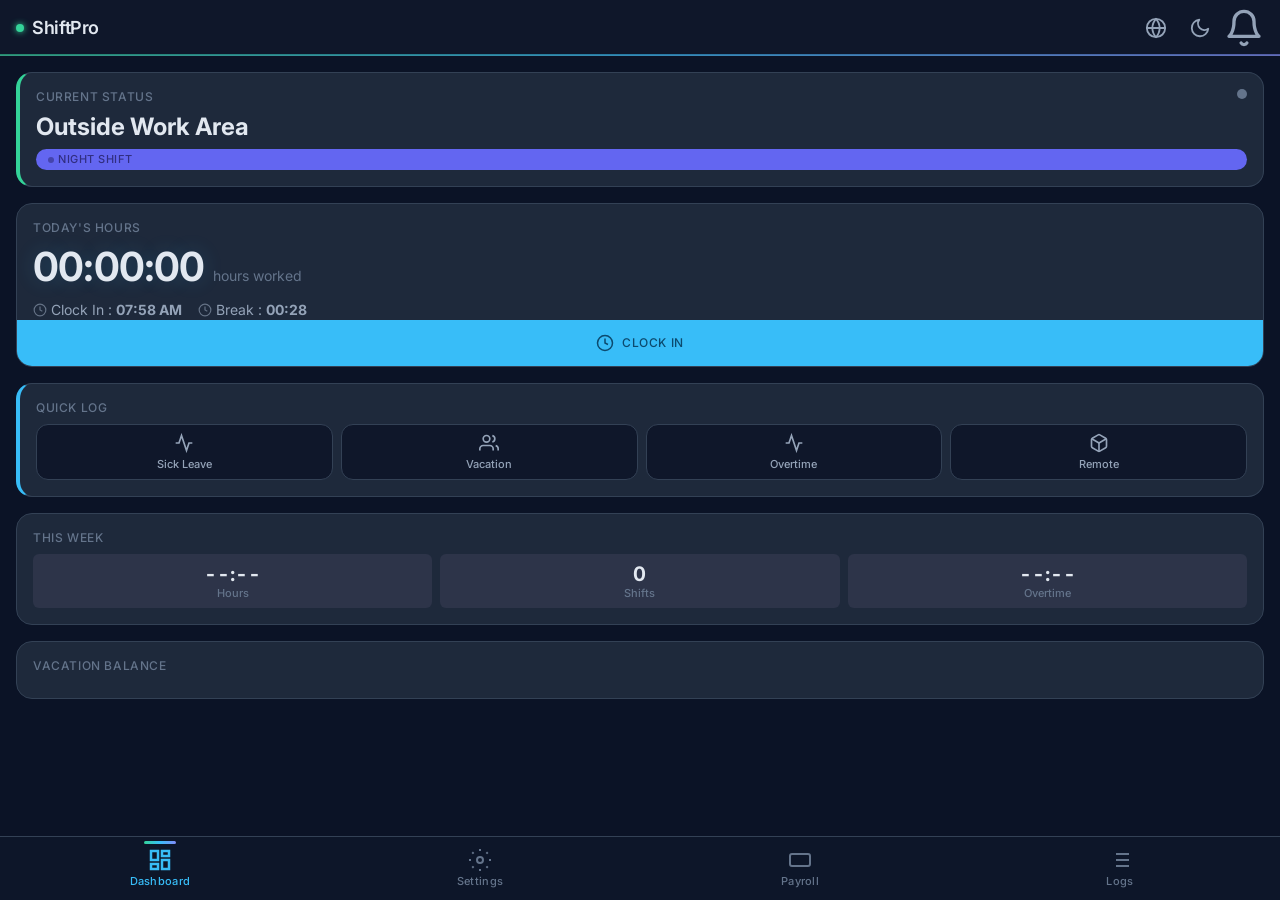
==== commit 9687cf10: "feat: implement payroll processing services, infrastructure storage, and application-wide design sys" ====
--- a/index.html
+++ b/index.html
@@ -35,7 +35,10 @@
     <!-- ========== HEADER ========== -->
     <header class="header">
       <div class="header__inner">
-        <h1 class="header__title" data-i18n="appTitle">ShiftPro</h1>
+        <h1 class="header__title">
+          <span class="header__shift-dot"></span>
+          <span data-i18n="appTitle">ShiftPro</span>
+        </h1>
         <div class="header__actions">
           <button class="icon-btn" id="localeToggle" data-i18n-aria="localeToggle" aria-label="Toggle language" title="AR/EN">
             <svg class="icon-btn__icon" viewBox="0 0 24 24" fill="none" stroke="currentColor" stroke-width="2" stroke-linecap="round" stroke-linejoin="round">
@@ -142,6 +145,14 @@
             </div>
           </div>
         </article>
+
+        <!-- Vacation Balance -->
+        <article class="card">
+          <div class="card__body">
+            <span class="card__label" data-i18n="vacationBalance">Vacation Balance</span>
+            <div id="vacation-balance-display" class="vacation-balance"></div>
+          </div>
+        </article>
       </section>
 
       <!-- ---- Section: Settings ---- -->
@@ -251,10 +262,31 @@
             <button class="btn btn--primary btn--full" id="saveDeductionsBtn"><span data-i18n="saveDeductions">Save Deductions</span></button>
           </div>
         </article>
+
+        <!-- Vacation Settings -->
+        <article class="card">
+          <div class="card__body">
+            <span class="card__label" data-i18n="vacationSettings">Vacation Settings</span>
+            <div class="form-group">
+              <label class="form-group__label" for="vacationAnnual" data-i18n="vacationAnnual">Annual (Regular)</label>
+              <input class="form-group__input" type="number" id="vacationAnnual" value="30" min="0" max="365">
+            </div>
+            <div class="form-group">
+              <label class="form-group__label" for="vacationCasual" data-i18n="vacationCasual">Casual (Emergency)</label>
+              <input class="form-group__input" type="number" id="vacationCasual" value="15" min="0" max="365">
+            </div>
+            <button class="btn btn--primary btn--full" id="saveVacationBtn"><span data-i18n="saveVacation">Save Vacation</span></button>
+          </div>
+        </article>
       </section>
 
       <!-- ---- Section: Payroll ---- -->
       <section class="section" id="section-payroll" role="tabpanel" data-i18n-aria="ariaPayroll" aria-label="Payroll">
+        <div class="month-nav">
+          <button class="month-nav__btn" id="payrollPrevMonth" aria-label="Previous month">&lsaquo;</button>
+          <span class="month-nav__title" id="payrollMonthTitle">June 2026</span>
+          <button class="month-nav__btn" id="payrollNextMonth" aria-label="Next month">&rsaquo;</button>
+        </div>
         <article class="card card--payroll">
           <div class="card__body">
             <span class="card__label" data-i18n="payrollSummary">Payroll Summary</span>
@@ -336,7 +368,7 @@
         <span class="bottom-nav__label" data-i18n="navPayroll">Payroll</span>
       </button>
       <button class="bottom-nav__item" role="tab" aria-selected="false" data-section="logs" aria-controls="section-logs">
-        <svg class="bottom-nav__icon" viewBox="0 0 24 24" fill="none" stroke="currentColor" stroke-width="2"><line x1="8" y1="6" x2="21" y2="6"/><line x1="8" y1="12" x2="21" y2="12"/><line x1="8" y1="18" x2="21" y2="18"/><line x1="3" y1="6" x2="3.01" y2="6"/><line x1="3" y1="12" x2="3.01" y2="12"/><line x1="3" y1="18" x2="3.01" y2="18"/>></svg>
+        <svg class="bottom-nav__icon" viewBox="0 0 24 24" fill="none" stroke="currentColor" stroke-width="2"><line x1="8" y1="6" x2="21" y2="6"/><line x1="8" y1="12" x2="21" y2="12"/><line x1="8" y1="18" x2="21" y2="18"/><line x1="3" y1="6" x2="3.01" y2="6"/><line x1="3" y1="12" x2="3.01" y2="12"/><line x1="3" y1="18" x2="3.01" y2="18"/></svg>
         <span class="bottom-nav__label" data-i18n="navLogs">Logs</span>
       </button>
     </nav>
--- a/css/style.css
+++ b/css/style.css
@@ -90,9 +90,13 @@
   --nav-height: 64px;
   --header-height: 56px;
 
+  /* ---- Shift Gradient ---- */
+  --shift-gradient: linear-gradient(90deg, #34d399 0%, #38bdf8 50%, #818cf8 100%);
+
   /* ---- Transition ---- */
   --transition-fast: 150ms ease;
-  --transition-normal: 250ms ease;
+  --transition-normal: 300ms cubic-bezier(0.4, 0, 0.2, 1);
+  --transition-bounce: 300ms cubic-bezier(0.34, 1.56, 0.64, 1);
 }
 
 /* ---- Light Theme ---- */
@@ -212,8 +216,8 @@
 }
 
 @keyframes fadeIn {
-  from { opacity: 0; transform: translateY(8px); }
-  to   { opacity: 1; transform: translateY(0); }
+  from { opacity: 0; transform: scale(0.98) translateY(4px); }
+  to   { opacity: 1; transform: scale(1) translateY(0); }
 }
 
 /* ==========================================================
@@ -233,6 +237,17 @@
   -webkit-backdrop-filter: blur(12px);
 }
 
+.header::after {
+  content: '';
+  position: absolute;
+  bottom: -1px;
+  left: 0;
+  right: 0;
+  height: 2px;
+  background: var(--shift-gradient);
+  opacity: 0.6;
+}
+
 .header__inner {
   display: flex;
   align-items: center;
@@ -242,8 +257,25 @@
 }
 
 .header__title {
+  display: flex;
+  align-items: center;
+  gap: var(--space-sm);
   font: var(--font-title);
-  letter-spacing: -0.01em;
+  letter-spacing: -0.02em;
+}
+
+.header__shift-dot {
+  width: 8px;
+  height: 8px;
+  border-radius: var(--radius-full);
+  background: var(--success);
+  box-shadow: 0 0 6px var(--success);
+  animation: dotPulse 2s ease-in-out infinite;
+}
+
+@keyframes dotPulse {
+  0%, 100% { opacity: 0.6; transform: scale(1); }
+  50% { opacity: 1; transform: scale(1.3); }
 }
 
 .header__actions {
@@ -284,7 +316,12 @@
   border-radius: var(--radius-lg);
   border: 1px solid var(--outline-variant);
   overflow: hidden;
-  transition: box-shadow var(--transition-fast);
+  transition: box-shadow var(--transition-normal), transform var(--transition-normal);
+}
+
+.card:hover {
+  box-shadow: var(--shadow-md);
+  transform: translateY(-1px);
 }
 
 .card__body {
@@ -309,11 +346,25 @@
 .card__badge {
   display: inline-flex;
   align-items: center;
-  padding: 2px 10px;
+  gap: var(--space-xs);
+  padding: 3px 12px;
   border-radius: var(--radius-full);
   font: var(--font-label-sm);
   text-transform: uppercase;
   letter-spacing: 0.05em;
+}
+
+.card__badge::before {
+  content: '';
+  width: 6px;
+  height: 6px;
+  border-radius: var(--radius-full);
+  background: currentColor;
+  opacity: 0.6;
+}
+
+.card__badge--morning::before {
+  box-shadow: 0 0 4px currentColor;
 }
 
 .card__badge--morning {
@@ -371,7 +422,13 @@
 
 .card__status-indicator--active {
   background: var(--success);
-  box-shadow: 0 0 8px var(--success);
+  box-shadow: 0 0 10px var(--success);
+  animation: indicatorPulse 2s ease-in-out infinite;
+}
+
+@keyframes indicatorPulse {
+  0%, 100% { box-shadow: 0 0 6px var(--success); }
+  50% { box-shadow: 0 0 14px var(--success); }
 }
 
 /* ---- Timer Card ---- */
@@ -391,6 +448,7 @@
   letter-spacing: -0.02em;
   font-variant-numeric: tabular-nums;
   color: var(--on-surface);
+  text-shadow: 0 0 20px color-mix(in srgb, var(--primary) 20%, transparent);
 }
 
 .timer__unit {
@@ -475,6 +533,11 @@
   font: var(--font-label-sm);
   color: var(--on-surface-variant);
   transition: all var(--transition-fast);
+  -webkit-tap-highlight-color: transparent;
+}
+
+.quick-actions__btn:active {
+  transform: scale(0.95);
 }
 
 .quick-actions__btn svg {
@@ -627,16 +690,17 @@
   height: 20px;
   background: var(--on-surface);
   border-radius: var(--radius-full);
-  transition: transform var(--transition-fast);
+  transition: transform var(--transition-bounce);
+  box-shadow: 0 1px 3px rgba(0,0,0,0.3);
 }
 
 .toggle input:checked + .toggle__slider {
-  background: var(--primary);
+  background: var(--shift-gradient);
 }
 
 .toggle input:checked + .toggle__slider::before {
   transform: translateX(20px);
-  background: var(--on-primary);
+  background: white;
 }
 
 /* ==========================================================
@@ -652,19 +716,34 @@
   font: var(--font-label);
   text-transform: uppercase;
   letter-spacing: 0.05em;
-  transition: opacity var(--transition-fast), box-shadow var(--transition-fast);
+  transition: transform var(--transition-fast), box-shadow var(--transition-fast), opacity var(--transition-fast);
   cursor: pointer;
   border: none;
+  -webkit-tap-highlight-color: transparent;
+}
+
+.btn:active {
+  transform: scale(0.97);
 }
 
 .btn--primary {
-  background: var(--primary);
+  background: linear-gradient(135deg, var(--primary), var(--primary-container));
   color: var(--on-primary);
+  box-shadow: 0 2px 8px color-mix(in srgb, var(--primary) 30%, transparent);
 }
 
 .btn--primary:hover {
-  opacity: 0.9;
-  box-shadow: var(--shadow-md);
+  box-shadow: 0 4px 16px color-mix(in srgb, var(--primary) 40%, transparent);
+}
+
+.btn--secondary {
+  background: var(--surface-container-high);
+  color: var(--on-surface);
+  border: 1px solid var(--outline-variant);
+}
+
+.btn--secondary:hover {
+  background: var(--surface-container-highest);
 }
 
 .btn--full {
@@ -717,6 +796,15 @@
   border-bottom: 1px solid var(--outline-variant);
   font: var(--font-body);
   font-size: 0.8125rem;
+  transition: background var(--transition-fast);
+}
+
+.logs-table__row:nth-child(even) {
+  background: color-mix(in srgb, var(--surface-container) 97%, var(--primary));
+}
+
+.logs-table__row:hover {
+  background: color-mix(in srgb, var(--surface-container-high) 60%, transparent);
 }
 
 .logs-table__row:last-child {
@@ -796,7 +884,7 @@
   height: calc(var(--nav-height) + var(--safe-area-bottom));
   padding-bottom: var(--safe-area-bottom);
   display: flex;
-  background: color-mix(in srgb, var(--surface) 90%, transparent);
+  background: color-mix(in srgb, var(--surface) 92%, transparent);
   backdrop-filter: blur(16px);
   -webkit-backdrop-filter: blur(16px);
   border-top: 1px solid var(--outline-variant);
@@ -811,8 +899,12 @@
   gap: 2px;
   padding: var(--space-xs) 0;
   color: var(--on-surface-muted);
-  transition: color var(--transition-fast);
+  transition: color var(--transition-fast), transform var(--transition-fast);
   position: relative;
+}
+
+.bottom-nav__item:active {
+  transform: scale(0.92);
 }
 
 .bottom-nav__item::before {
@@ -820,30 +912,113 @@
   position: absolute;
   top: 4px;
   left: 50%;
-  transform: translateX(-50%);
+  transform: translateX(-50%) scaleX(0);
   width: 32px;
   height: 3px;
   border-radius: var(--radius-full);
-  background: transparent;
-  transition: background var(--transition-fast);
+  background: var(--shift-gradient);
+  transition: transform var(--transition-normal);
 }
 
 .bottom-nav__item--active {
   color: var(--primary);
 }
 
+.bottom-nav__item--active .bottom-nav__icon {
+  stroke-width: 2.5;
+}
+
 .bottom-nav__item--active::before {
-  background: var(--primary);
+  transform: translateX(-50%) scaleX(1);
 }
 
 .bottom-nav__icon {
   width: 24px;
   height: 24px;
+  transition: stroke-width var(--transition-fast);
 }
 
 .bottom-nav__label {
   font: var(--font-label-sm);
   letter-spacing: 0.03em;
+}
+
+/* ---- Month Navigation ---- */
+.month-nav {
+  display: flex;
+  align-items: center;
+  justify-content: center;
+  gap: var(--space-md);
+  padding: var(--space-sm) 0;
+}
+
+.month-nav__btn {
+  width: 40px;
+  height: 40px;
+  border-radius: var(--radius-full);
+  border: 1px solid var(--outline-variant);
+  background: var(--surface-container);
+  color: var(--on-surface-variant);
+  font-size: 1.25rem;
+  display: flex;
+  align-items: center;
+  justify-content: center;
+  transition: all var(--transition-fast);
+  cursor: pointer;
+  -webkit-tap-highlight-color: transparent;
+}
+
+.month-nav__btn:hover {
+  background: var(--surface-container-high);
+  color: var(--on-surface);
+}
+
+.month-nav__btn:active {
+  transform: scale(0.92);
+}
+
+.month-nav__title {
+  font: var(--font-headline);
+  min-width: 160px;
+  text-align: center;
+  color: var(--on-surface);
+}
+
+/* ---- Vacation Balance ---- */
+.vacation-balance__grid {
+  display: grid;
+  grid-template-columns: 1fr 1fr;
+  gap: var(--space-sm);
+}
+
+.vacation-balance__item {
+  display: flex;
+  flex-direction: column;
+  gap: 2px;
+  padding: var(--space-sm);
+  background: var(--surface-variant);
+  border-radius: var(--radius-sm);
+}
+
+.vacation-balance__item--remaining {
+  grid-column: 1 / -1;
+  background: linear-gradient(135deg, color-mix(in srgb, var(--secondary) 20%, var(--surface-variant)), color-mix(in srgb, var(--secondary) 8%, var(--surface-variant)));
+  border: 1px solid color-mix(in srgb, var(--secondary) 20%, transparent);
+}
+
+.vacation-balance__label {
+  font: var(--font-label-sm);
+  color: var(--on-surface-muted);
+}
+
+.vacation-balance__value {
+  font: var(--font-display);
+  font-size: 1.125rem;
+  font-variant-numeric: tabular-nums;
+}
+
+.vacation-balance__item--remaining .vacation-balance__value {
+  font-size: 1.5rem;
 }
 
 /* ==========================================================
@@ -862,11 +1037,17 @@
   padding: var(--space-sm);
   background: var(--surface-variant);
   border-radius: var(--radius-sm);
+  transition: background var(--transition-fast);
 }
 
 .payroll-summary__item--net {
   grid-column: 1 / -1;
-  background: color-mix(in srgb, var(--primary) 15%, var(--surface-variant));
+  background: linear-gradient(135deg, color-mix(in srgb, var(--primary) 20%, var(--surface-variant)), color-mix(in srgb, var(--primary) 8%, var(--surface-variant)));
+  border: 1px solid color-mix(in srgb, var(--primary) 20%, transparent);
+}
+
+.payroll-summary__item--positive {
+  color: var(--success);
 }
 
 .payroll-summary__item--negative {
@@ -886,6 +1067,10 @@
 
 .payroll-summary__item--net .payroll-summary__value {
   font-size: 1.5rem;
+}
+
+.payroll-summary__item--net .payroll-summary__label {
+  color: var(--primary);
 }
 
 /* Day Editor */
@@ -898,7 +1083,7 @@
 
 .day-editor__header {
   display: grid;
-  grid-template-columns: 1.2fr 3.2fr 1fr 1fr 2.2fr;
+  grid-template-columns: 0.7fr 0.4fr 3.2fr 1fr 1fr 2.2fr;
   gap: var(--space-xs);
   padding: var(--space-sm);
   font: var(--font-label-sm);
@@ -913,7 +1098,7 @@
 
 .day-editor__row {
   display: grid;
-  grid-template-columns: 1.2fr 3.2fr 1fr 1fr 2.2fr;
+  grid-template-columns: 0.7fr 0.4fr 3.2fr 1fr 1fr 2.2fr;
   gap: var(--space-xs);
   padding: var(--space-xs) var(--space-sm);
   align-items: center;
@@ -922,6 +1107,11 @@
 
 .day-editor__row:last-child {
   border-bottom: none;
+}
+
+.day-editor__row--friday {
+  background: color-mix(in srgb, #ef4444 12%, transparent);
+  border-left: 3px solid #ef4444;
 }
 
 .day-editor__date {
@@ -929,6 +1119,12 @@
   font-size: 0.8125rem;
   font-variant-numeric: tabular-nums;
   color: var(--on-surface-variant);
+}
+
+.day-editor__day-name {
+  font: var(--font-label-sm);
+  font-size: 0.75rem;
+  color: var(--on-surface-muted);
 }
 
 .day-editor__status-group {
@@ -1229,7 +1425,6 @@
 [dir="rtl"] .toggle input:checked + .toggle__slider::before {
   transform: translateX(-20px);
 }
-
 [dir="rtl"] .logs-table__cell--hours { text-align: left; }
 [dir="rtl"] .logs-table__cell--date  { text-align: right; }
 
@@ -1252,7 +1447,7 @@
 
 [dir="rtl"] .day-editor__header,
 [dir="rtl"] .day-editor__row {
-  /* grid columns stay the same order in RTL — data order is date, status, late, ot, note */
+  /* grid columns stay the same order in RTL — data order is date, day, status, late, ot, note */
 }
 
 [dir="rtl"] .allowance-row {
